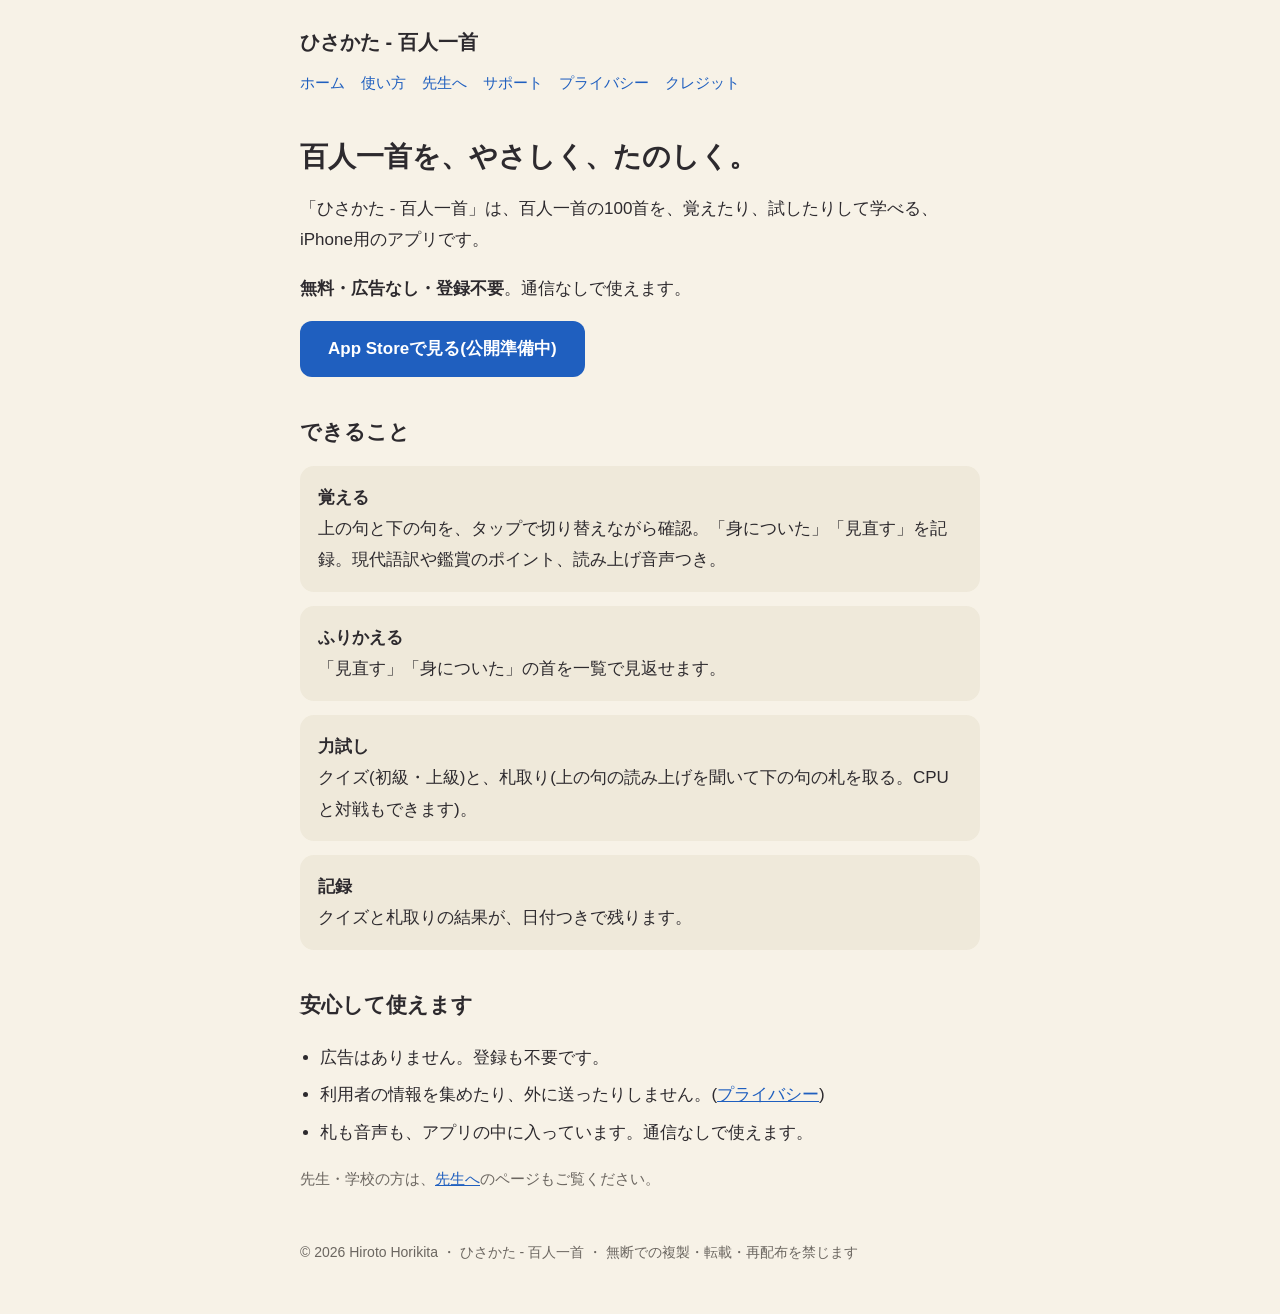
==== index.html @ 5db10198 "Add files via upload" ====
<!doctype html>
<html lang="ja"><head><meta charset="utf-8"><meta name="viewport" content="width=device-width,initial-scale=1">
<title>ホーム｜ひさかた - 百人一首</title><link rel="stylesheet" href="style.css"></head>
<body><header><a class="name" href="index.html">ひさかた - 百人一首</a><nav><a href="index.html">ホーム</a><a href="usage.html">使い方</a><a href="teachers.html">先生へ</a><a href="support.html">サポート</a><a href="privacy.html">プライバシー</a><a href="credits.html">クレジット</a></nav></header>
<main>
<h1>百人一首を、やさしく、たのしく。</h1>
<p>「ひさかた - 百人一首」は、百人一首の100首を、覚えたり、試したりして学べる、iPhone用のアプリです。</p>
<p><strong>無料・広告なし・登録不要</strong>。通信なしで使えます。</p>
<p><span class="btn">App Storeで見る(公開準備中)</span></p>
<h2>できること</h2>
<div class="card"><strong>覚える</strong><br>上の句と下の句を、タップで切り替えながら確認。「身についた」「見直す」を記録。現代語訳や鑑賞のポイント、読み上げ音声つき。</div>
<div class="card"><strong>ふりかえる</strong><br>「見直す」「身についた」の首を一覧で見返せます。</div>
<div class="card"><strong>力試し</strong><br>クイズ(初級・上級)と、札取り(上の句の読み上げを聞いて下の句の札を取る。CPUと対戦もできます)。</div>
<div class="card"><strong>記録</strong><br>クイズと札取りの結果が、日付つきで残ります。</div>
<h2>安心して使えます</h2>
<ul>
<li>広告はありません。登録も不要です。</li>
<li>利用者の情報を集めたり、外に送ったりしません。(<a href="privacy.html">プライバシー</a>)</li>
<li>札も音声も、アプリの中に入っています。通信なしで使えます。</li>
</ul>
<p class="sub">先生・学校の方は、<a href="teachers.html">先生へ</a>のページもご覧ください。</p>
</main>
<footer>© 2026 Hiroto Horikita ・ ひさかた - 百人一首 ・ 無断での複製・転載・再配布を禁じます</footer></body></html>
---- style.css ----
/* ひさかた - 百人一首 HP(GitHub Pagesにそのまま置ける、静的なページ) */
:root{--paper:#f7f2e7;--face:#efe9da;--ink:#2d2a2e;--sub:#6b6660;--accent:#1f5fbf;}
@media(prefers-color-scheme:dark){:root{--paper:#1c1b1d;--face:#2a292c;--ink:#ece8e0;--sub:#a29d95;--accent:#7aa7ee;}}
*{box-sizing:border-box}
body{margin:0;background:var(--paper);color:var(--ink);font-family:-apple-system,"Hiragino Sans","Noto Sans JP",sans-serif;line-height:1.85;font-size:17px}
header,main,footer{max-width:720px;margin:0 auto;padding:0 20px}
header{padding-top:24px;padding-bottom:8px}
header .name{font-weight:700;font-size:20px;color:var(--ink);text-decoration:none}
nav{display:flex;flex-wrap:wrap;gap:4px 16px;margin-top:8px;font-size:15px}
nav a{color:var(--accent);text-decoration:none}
h1{font-size:28px;line-height:1.4;margin:32px 0 8px}
h2{font-size:21px;margin:36px 0 8px}
p,li{color:var(--ink)} .sub{color:var(--sub);font-size:15px}
ul{padding-left:1.2em} li{margin:6px 0}
.card{background:var(--face);border-radius:14px;padding:16px 18px;margin:14px 0}
.draft{background:var(--face);border-radius:10px;padding:10px 14px;font-size:14px;color:var(--sub);margin:16px 0}
.btn{display:inline-block;background:var(--accent);color:#fff;font-weight:700;border-radius:12px;padding:12px 28px;text-decoration:none}
a{color:var(--accent)}
footer{padding-top:32px;padding-bottom:48px;color:var(--sub);font-size:14px}
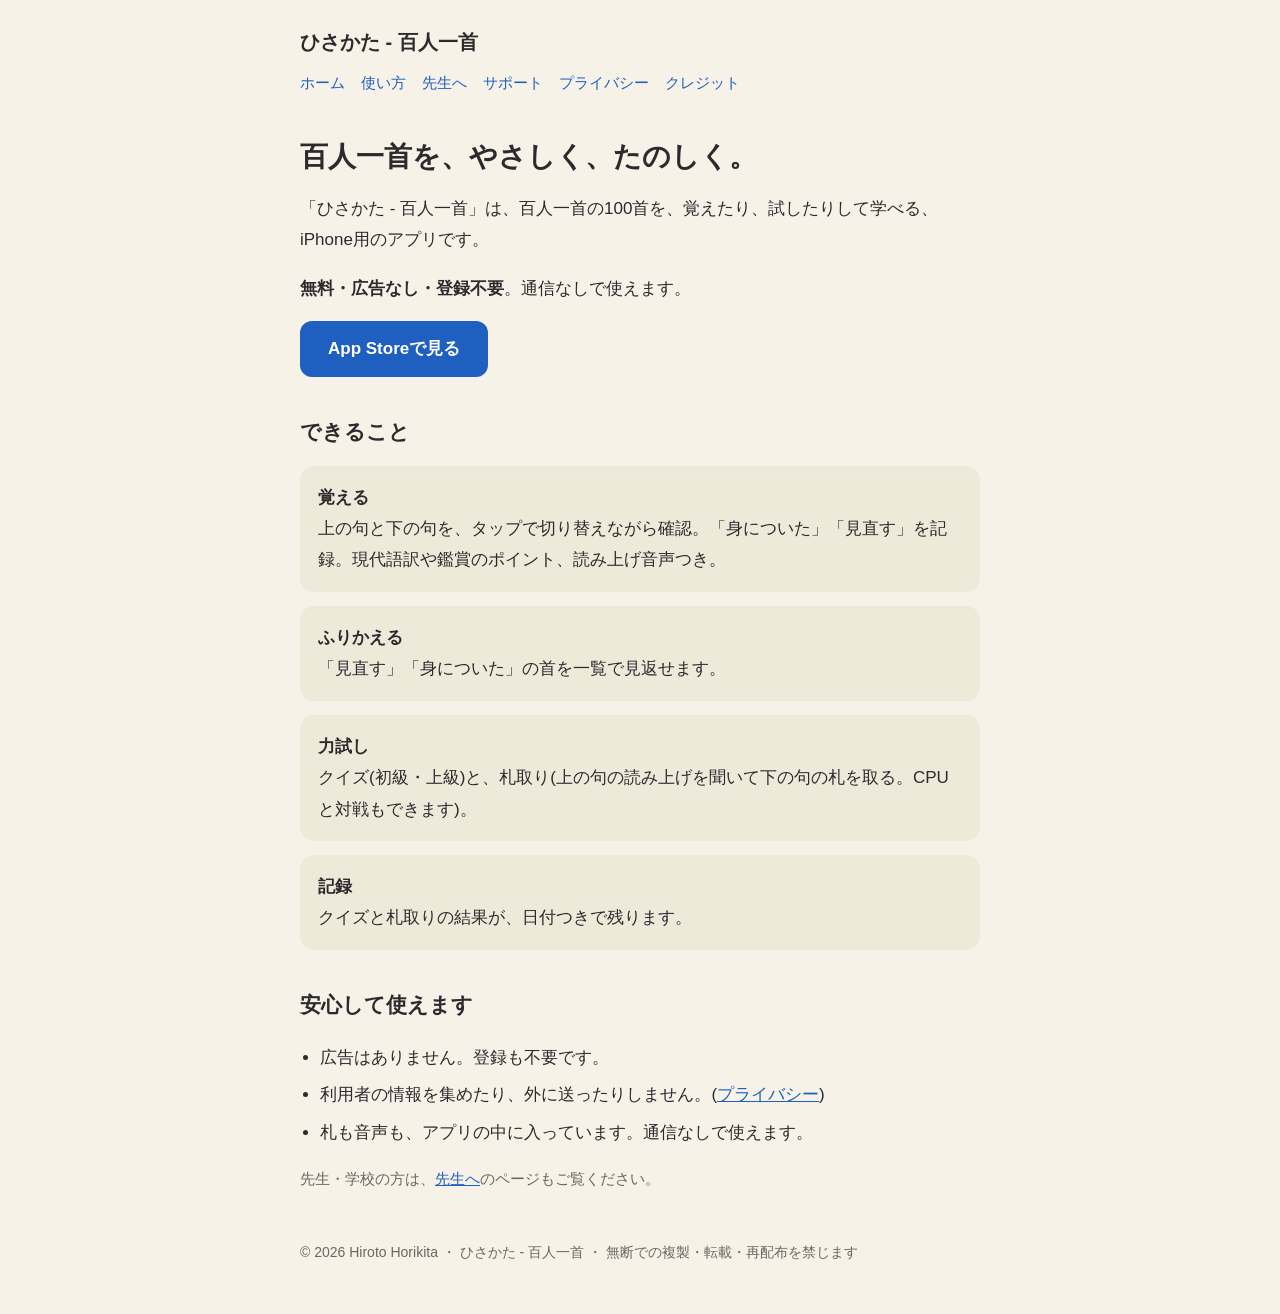
==== commit d4f73782: "Add files via upload クレジット更新・App Storeリンク修正" ====
--- a/index.html
+++ b/index.html
@@ -6,7 +6,7 @@
 <h1>百人一首を、やさしく、たのしく。</h1>
 <p>「ひさかた - 百人一首」は、百人一首の100首を、覚えたり、試したりして学べる、iPhone用のアプリです。</p>
 <p><strong>無料・広告なし・登録不要</strong>。通信なしで使えます。</p>
-<p><span class="btn">App Storeで見る(公開準備中)</span></p>
+<p><a class="btn" href="https://apps.apple.com/jp/app/id6820572790">App Storeで見る</a></p>
 <h2>できること</h2>
 <div class="card"><strong>覚える</strong><br>上の句と下の句を、タップで切り替えながら確認。「身についた」「見直す」を記録。現代語訳や鑑賞のポイント、読み上げ音声つき。</div>
 <div class="card"><strong>ふりかえる</strong><br>「見直す」「身についた」の首を一覧で見返せます。</div>
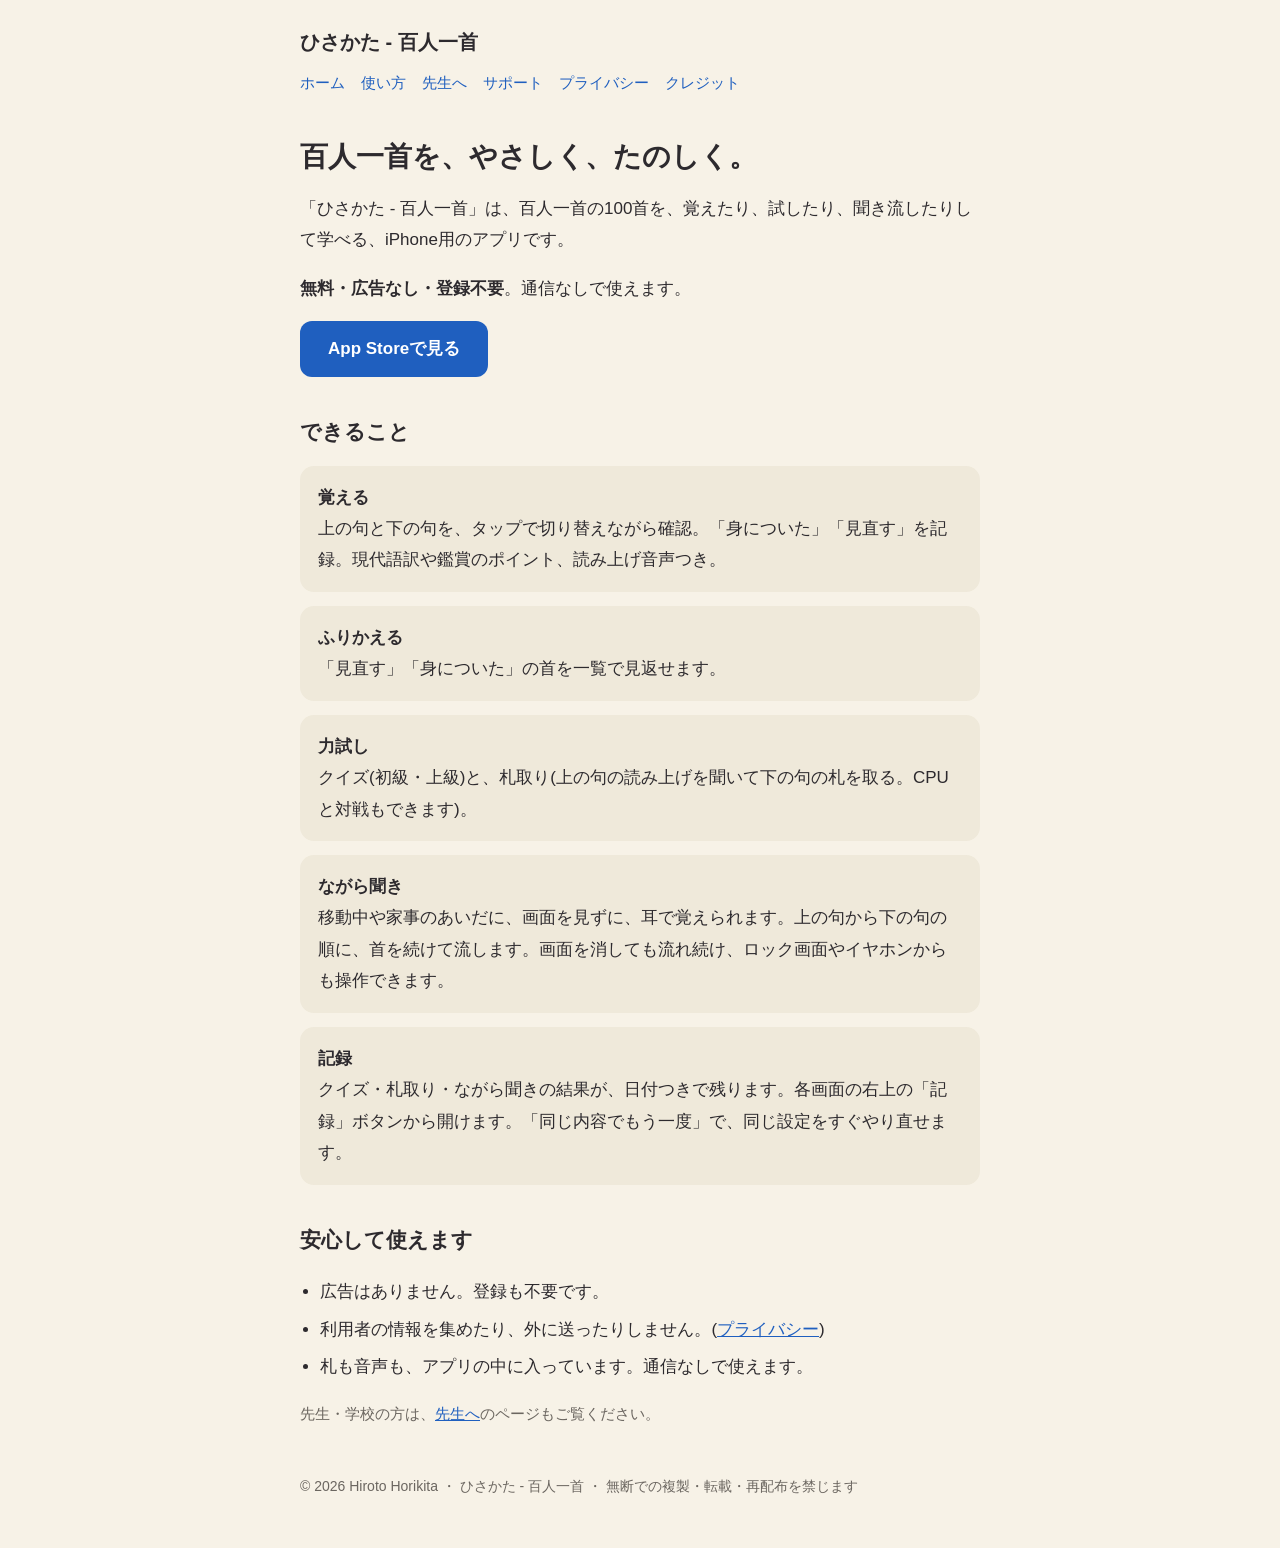
==== commit ee392f55: "Add files via upload" ====
--- a/index.html
+++ b/index.html
@@ -4,14 +4,15 @@
 <body><header><a class="name" href="index.html">ひさかた - 百人一首</a><nav><a href="index.html">ホーム</a><a href="usage.html">使い方</a><a href="teachers.html">先生へ</a><a href="support.html">サポート</a><a href="privacy.html">プライバシー</a><a href="credits.html">クレジット</a></nav></header>
 <main>
 <h1>百人一首を、やさしく、たのしく。</h1>
-<p>「ひさかた - 百人一首」は、百人一首の100首を、覚えたり、試したりして学べる、iPhone用のアプリです。</p>
+<p>「ひさかた - 百人一首」は、百人一首の100首を、覚えたり、試したり、聞き流したりして学べる、iPhone用のアプリです。</p>
 <p><strong>無料・広告なし・登録不要</strong>。通信なしで使えます。</p>
 <p><a class="btn" href="https://apps.apple.com/jp/app/id6820572790">App Storeで見る</a></p>
 <h2>できること</h2>
 <div class="card"><strong>覚える</strong><br>上の句と下の句を、タップで切り替えながら確認。「身についた」「見直す」を記録。現代語訳や鑑賞のポイント、読み上げ音声つき。</div>
 <div class="card"><strong>ふりかえる</strong><br>「見直す」「身についた」の首を一覧で見返せます。</div>
 <div class="card"><strong>力試し</strong><br>クイズ(初級・上級)と、札取り(上の句の読み上げを聞いて下の句の札を取る。CPUと対戦もできます)。</div>
-<div class="card"><strong>記録</strong><br>クイズと札取りの結果が、日付つきで残ります。</div>
+<div class="card"><strong>ながら聞き</strong><br>移動中や家事のあいだに、画面を見ずに、耳で覚えられます。上の句から下の句の順に、首を続けて流します。画面を消しても流れ続け、ロック画面やイヤホンからも操作できます。</div>
+<div class="card"><strong>記録</strong><br>クイズ・札取り・ながら聞きの結果が、日付つきで残ります。各画面の右上の「記録」ボタンから開けます。「同じ内容でもう一度」で、同じ設定をすぐやり直せます。</div>
 <h2>安心して使えます</h2>
 <ul>
 <li>広告はありません。登録も不要です。</li>
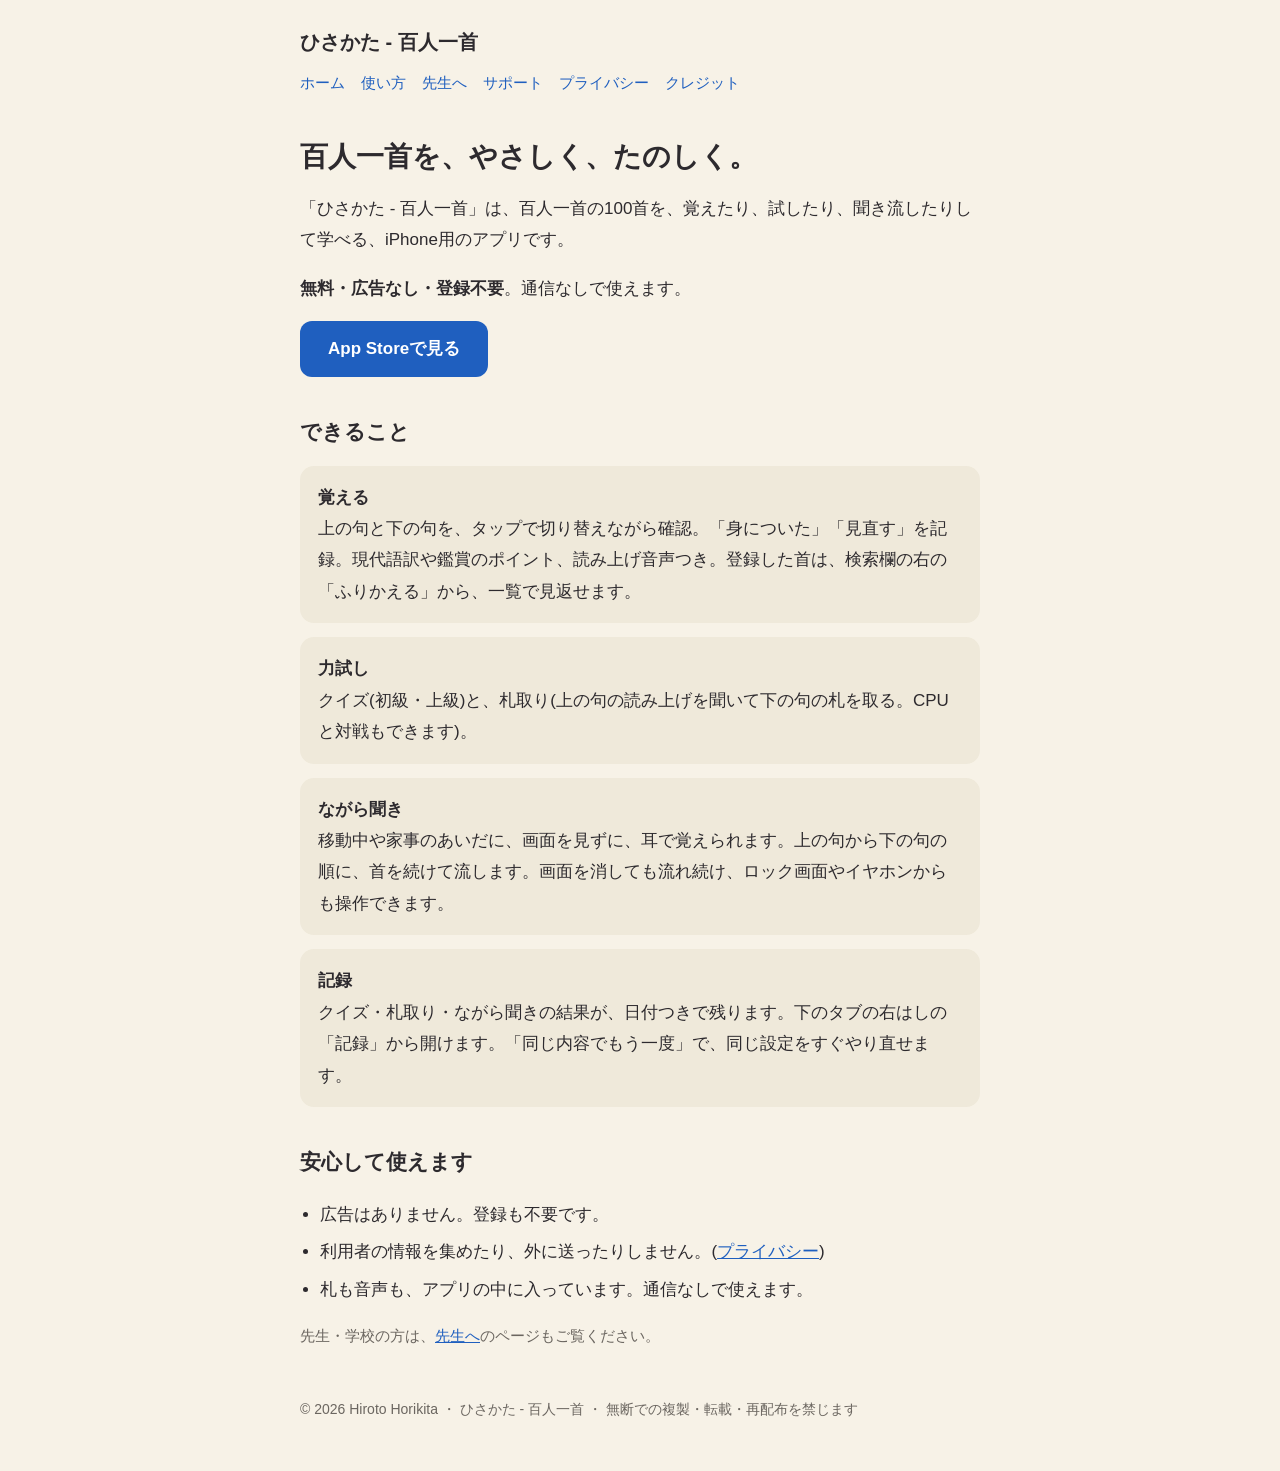
==== commit e7e9f236: "Add files via upload 1.2に合わせて使い方を更新" ====
--- a/index.html
+++ b/index.html
@@ -8,11 +8,10 @@
 <p><strong>無料・広告なし・登録不要</strong>。通信なしで使えます。</p>
 <p><a class="btn" href="https://apps.apple.com/jp/app/id6820572790">App Storeで見る</a></p>
 <h2>できること</h2>
-<div class="card"><strong>覚える</strong><br>上の句と下の句を、タップで切り替えながら確認。「身についた」「見直す」を記録。現代語訳や鑑賞のポイント、読み上げ音声つき。</div>
-<div class="card"><strong>ふりかえる</strong><br>「見直す」「身についた」の首を一覧で見返せます。</div>
+<div class="card"><strong>覚える</strong><br>上の句と下の句を、タップで切り替えながら確認。「身についた」「見直す」を記録。現代語訳や鑑賞のポイント、読み上げ音声つき。登録した首は、検索欄の右の「ふりかえる」から、一覧で見返せます。</div>
 <div class="card"><strong>力試し</strong><br>クイズ(初級・上級)と、札取り(上の句の読み上げを聞いて下の句の札を取る。CPUと対戦もできます)。</div>
 <div class="card"><strong>ながら聞き</strong><br>移動中や家事のあいだに、画面を見ずに、耳で覚えられます。上の句から下の句の順に、首を続けて流します。画面を消しても流れ続け、ロック画面やイヤホンからも操作できます。</div>
-<div class="card"><strong>記録</strong><br>クイズ・札取り・ながら聞きの結果が、日付つきで残ります。各画面の右上の「記録」ボタンから開けます。「同じ内容でもう一度」で、同じ設定をすぐやり直せます。</div>
+<div class="card"><strong>記録</strong><br>クイズ・札取り・ながら聞きの結果が、日付つきで残ります。下のタブの右はしの「記録」から開けます。「同じ内容でもう一度」で、同じ設定をすぐやり直せます。</div>
 <h2>安心して使えます</h2>
 <ul>
 <li>広告はありません。登録も不要です。</li>
